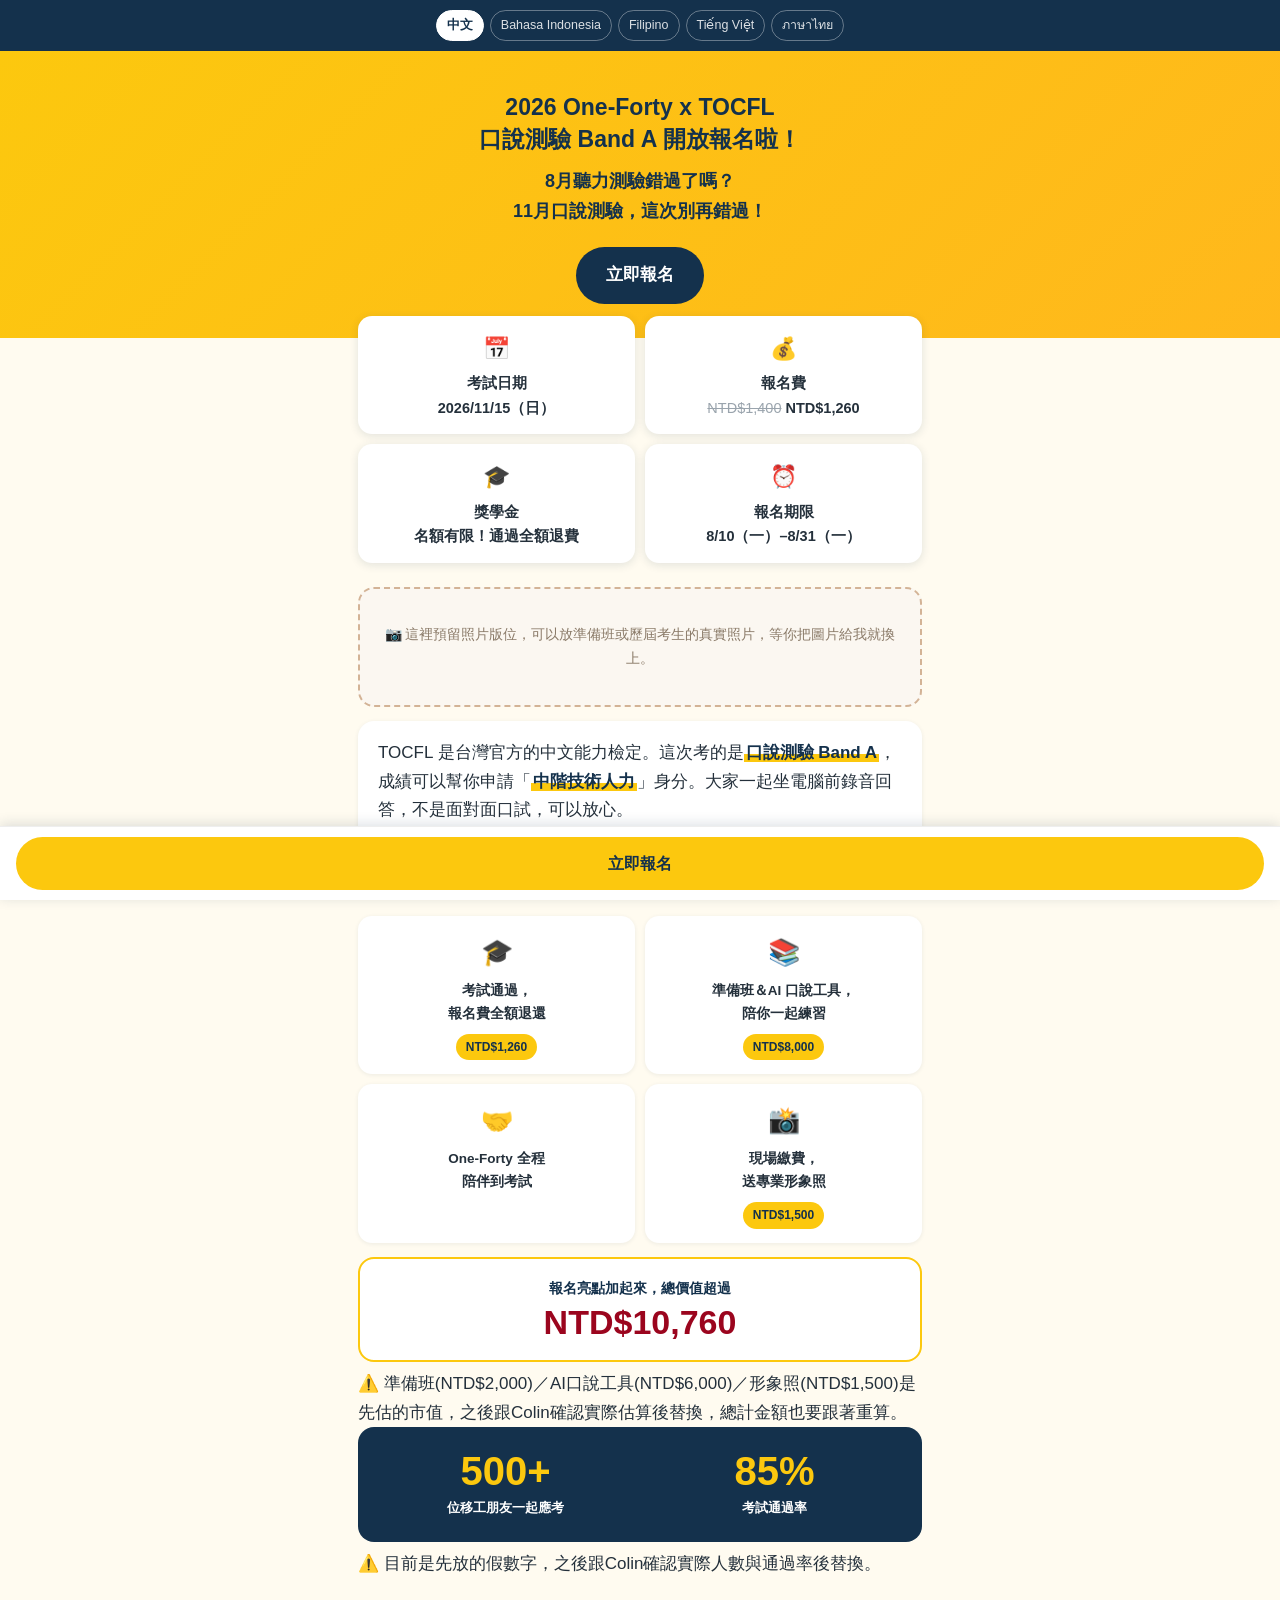
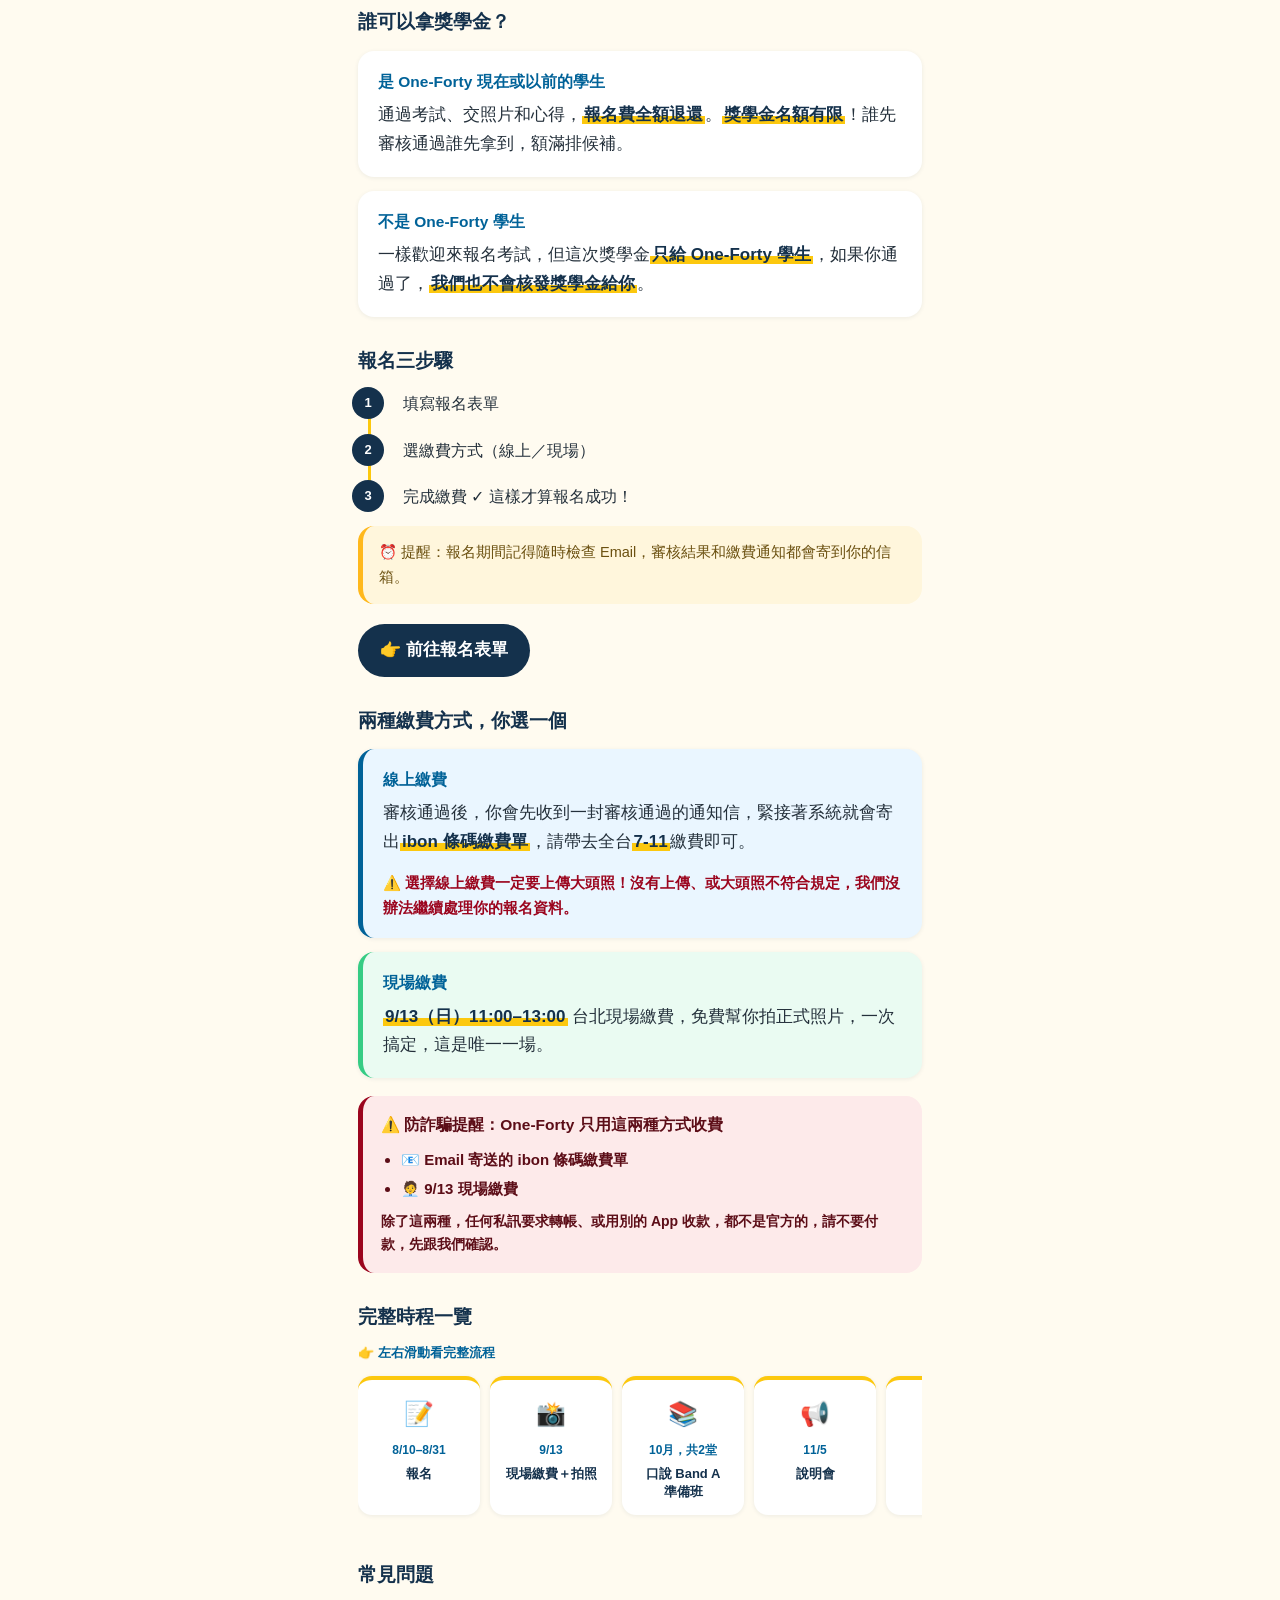
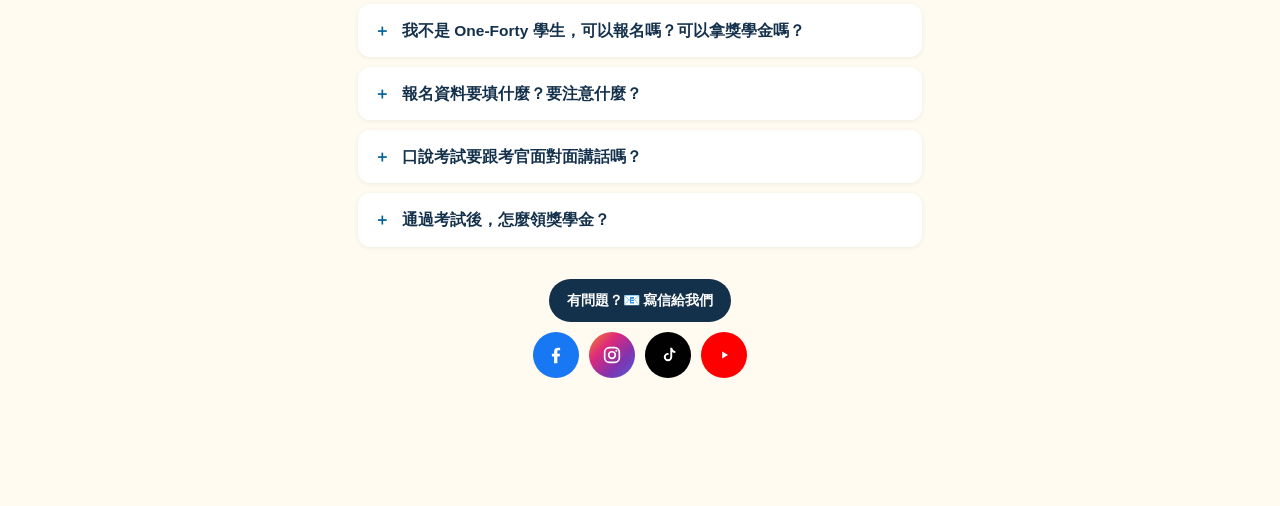
==== index.html @ 92e26902 "Add files via upload" ====
<!DOCTYPE html>
<html lang="zh-Hant">
<head>
<meta charset="UTF-8">
<meta name="viewport" content="width=device-width, initial-scale=1">
<title>One-Forty x TOCFL 口說測驗 Band A</title>
<meta property="og:title" content="One-Forty x TOCFL 口說測驗 Band A">
<meta property="og:description" content="8月聽力測驗錯過了嗎？<br>11月口說測驗，這次別再錯過！">
<link rel="stylesheet" href="style.css">
</head>
<body>
<div class="lang-row">
    <a href="index-zh.html" class="active">中文</a>
    <a href="index-id.html">Bahasa Indonesia</a>
    <a href="index-fil.html">Filipino</a>
    <a href="index-vi.html">Tiếng Việt</a>
    <a href="index-th.html">ภาษาไทย</a>
</div>

<div class="hero">
  <h1>2026 One-Forty x TOCFL<br>口說測驗 Band A 開放報名啦！</h1>
  <p class="tagline">8月聽力測驗錯過了嗎？<br>11月口說測驗，這次別再錯過！</p>
  <a class="btn" href="https://forms.gle/hjFZpdzyFmYTk7HM6" target="_blank" rel="noopener">立即報名</a>
</div>
<main>

<div class="stats">
  <div class="stat"><span class="emoji">📅</span>考試日期<br>2026/11/15（日）</div>
  <div class="stat"><span class="emoji">💰</span>報名費<br><span class="old-price">NTD$1,400</span>NTD$1,260</div>
  <div class="stat"><span class="emoji">🎓</span>獎學金<br>名額有限！通過全額退費</div>
  <div class="stat"><span class="emoji">⏰</span>報名期限<br>8/10（一）–8/31（一）</div>
</div>


<div class="photo-placeholder">📷 這裡預留照片版位，可以放準備班或歷屆考生的真實照片，等你把圖片給我就換上。</div>

<div class="card">
<p>TOCFL 是台灣官方的中文能力檢定。這次考的是<span class="hl">口說測驗 Band A</span>，成績可以幫你申請「<span class="hl">中階技術人力</span>」身分。大家一起坐電腦前錄音回答，不是面對面口試，可以放心。</p>
</div>

<h2>報名亮點</h2>
<div class="hl-grid">
<div class="hl-card"><span class="hl-emoji">🎓</span><p>考試通過，<br>報名費全額退還</p><span class="hl-value">NTD$1,260</span></div>
<div class="hl-card"><span class="hl-emoji">📚</span><p>準備班＆AI 口說工具，<br>陪你一起練習</p><span class="hl-value">NTD$8,000</span></div>
<div class="hl-card"><span class="hl-emoji">🤝</span><p>One-Forty 全程<br>陪伴到考試</p></div>
<div class="hl-card"><span class="hl-emoji">📸</span><p>現場繳費，<br>送專業形象照</p><span class="hl-value">NTD$1,500</span></div>
</div>


<div class="hl-total">
  <span class="ht-label">報名亮點加起來，總價值超過</span>
  <span class="ht-number">NTD$10,760</span>
</div>
<div class="todo">⚠️ 準備班(NTD$2,000)／AI口說工具(NTD$6,000)／形象照(NTD$1,500)是先估的市值，之後跟Colin確認實際估算後替換，總計金額也要跟著重算。</div>


<div class="impact-grid"><div class="impact-item"><span class="impact-number">500+</span><span class="impact-label">位移工朋友一起應考</span></div>
<div class="impact-item"><span class="impact-number">85%</span><span class="impact-label">考試通過率</span></div></div>
<div class="todo">⚠️ 目前是先放的假數字，之後跟Colin確認實際人數與通過率後替換。</div>

<h2>誰可以拿獎學金？</h2>
<div class="card">
<h3>是 One-Forty 現在或以前的學生</h3>
<p>通過考試、交照片和心得，<span class="hl">報名費全額退還</span>。<span class="hl">獎學金名額有限</span>！誰先審核通過誰先拿到，額滿排候補。</p>
</div>
<div class="card">
<h3>不是 One-Forty 學生</h3>
<p>一樣歡迎來報名考試，但這次獎學金<span class="hl">只給 One-Forty 學生</span>，如果你通過了，<span class="hl">我們也不會核發獎學金給你</span>。</p>
</div>

<h2>報名三步驟</h2>
<ol class="timeline">
  <li data-step="1">填寫報名表單</li>
  <li data-step="2">選繳費方式（線上／現場）</li>
  <li data-step="3">完成繳費 ✓ 這樣才算報名成功！</li>
</ol>
<div class="callout">⏰ 提醒：報名期間記得隨時檢查 Email，審核結果和繳費通知都會寄到你的信箱。</div>
<p><a class="btn" href="https://forms.gle/hjFZpdzyFmYTk7HM6" target="_blank" rel="noopener">👉 前往報名表單</a></p>

<h2>兩種繳費方式，你選一個</h2>
<div class="card pay-online">
<h3>線上繳費</h3>
<p>審核通過後，你會先收到一封審核通過的通知信，緊接著系統就會寄出<span class="hl">ibon 條碼繳費單</span>，請帶去全台<span class="hl">7-11</span>繳費即可。</p>
<p class="note">⚠️ 選擇線上繳費一定要上傳大頭照！沒有上傳、或大頭照不符合規定，我們沒辦法繼續處理你的報名資料。</p>
</div>
<div class="card pay-onsite">
<h3>現場繳費</h3>
<p><span class="hl">9/13（日）11:00–13:00</span> 台北現場繳費，免費幫你拍正式照片，一次搞定，這是唯一一場。</p>
</div>


<div class="warning">
<p class="warning-title">⚠️ 防詐騙提醒：One-Forty 只用這兩種方式收費</p>
<ul><li>📧 Email 寄送的 ibon 條碼繳費單</li>
<li>🧑‍💼 9/13 現場繳費</li></ul>
<p class="warning-foot">除了這兩種，任何私訊要求轉帳、或用別的 App 收款，都不是官方的，請不要付款，先跟我們確認。</p>
</div>


<h2>完整時程一覽</h2>
<p class="scroll-hint">👉 左右滑動看完整流程</p>
<div class="journey-scroll">
<div class="journey-item"><span class="je">📝</span><span class="jd">8/10–8/31</span><span class="jt">報名</span></div>
<div class="journey-item"><span class="je">📸</span><span class="jd">9/13</span><span class="jt">現場繳費＋拍照</span></div>
<div class="journey-item"><span class="je">📚</span><span class="jd">10月，共2堂</span><span class="jt">口說 Band A<br>準備班</span></div>
<div class="journey-item"><span class="je">📢</span><span class="jd">11/5</span><span class="jt">說明會</span></div>
<div class="journey-item"><span class="je">✍️</span><span class="jd">11/15</span><span class="jt">考試日</span></div>
<div class="journey-item"><span class="je">🎓</span><span class="jd">放榜後</span><span class="jt">獎學金申請</span></div>
<div class="journey-item"><span class="je">💰</span><span class="jd">隔年1月</span><span class="jt">獎學金核發</span></div>
</div>

<h2>常見問題</h2>
<details class="faq"><summary>我不是 One-Forty 學生，可以報名嗎？可以拿獎學金嗎？</summary><p>可以報名！這場考試開放給全台灣的移工朋友。但獎學金只給 One-Forty 現在或以前的學生。</p></details>
<details class="faq"><summary>報名資料要填什麼？要注意什麼？</summary><p>姓名和生日一定要跟護照／居留證一模一樣！填錯會不能考試。</p></details>
<details class="faq"><summary>口說考試要跟考官面對面講話嗎？</summary><p>不用，跟聽力測驗一樣，是大家一起坐電腦前錄音回答，不是面試，可以放心。</p></details>
<details class="faq"><summary>通過考試後，怎麼領獎學金？</summary><p>填一份獎學金申請表（附照片和考試心得），確認資格後隔年1月入帳。</p></details>

<footer class="site-footer">



<div class="contact-row">
  <a class="contact-btn" href="mailto:colin@one-forty.org">有問題？📧 寫信給我們</a>
</div>

<div class="social-row">
<a class="social-icon" style="background:#1877F2" href="#" target="_blank" rel="noopener" aria-label="Facebook"><svg viewBox="0 0 24 24"><path fill="#fff" d="M13.5 21v-7.5H16l.4-3h-2.9V8.4c0-.87.24-1.46 1.49-1.46H16.5V4.3C16.2 4.26 15.19 4.17 14 4.17c-2.44 0-4.11 1.49-4.11 4.22v2.11H7.5v3H9.9V21h3.6z"/></svg></a>
<a class="social-icon" style="background:linear-gradient(135deg,#F58529,#DD2A7B,#8134AF,#515BD4)" href="#" target="_blank" rel="noopener" aria-label="Instagram"><svg viewBox="0 0 24 24"><rect x="4" y="4" width="16" height="16" rx="5" fill="none" stroke="#fff" stroke-width="1.8"/><circle cx="12" cy="12" r="3.6" fill="none" stroke="#fff" stroke-width="1.8"/><circle cx="16.7" cy="7.3" r="1.1" fill="#fff"/></svg></a>
<a class="social-icon" style="background:#010101" href="#" target="_blank" rel="noopener" aria-label="TikTok"><svg viewBox="0 0 24 24"><path fill="#fff" d="M14.5 4h2.1c.15 1.9 1.5 3.4 3.4 3.7v2.1c-1.25-.02-2.44-.42-3.4-1.1v5.6a4.6 4.6 0 1 1-4.6-4.6c.2 0 .4.01.6.04v2.14a2.46 2.46 0 1 0 1.9 2.4V4z"/></svg></a>
<a class="social-icon" style="background:#FF0000" href="#" target="_blank" rel="noopener" aria-label="YouTube"><svg viewBox="0 0 24 24"><path fill="#fff" d="M10 8.3l6.4 3.7-6.4 3.7V8.3z"/></svg></a>
</div>

</footer>
</main>

<div class="sticky-cta">
  <a href="https://forms.gle/hjFZpdzyFmYTk7HM6" target="_blank" rel="noopener">立即報名</a>
</div>
</body>
</html>
---- style.css ----
:root {
  --of-inspiring: #FCC80E;
  --of-reflection: #14314C;
  --of-empathy: #9B051E;
  --of-diversity: #006298;
  --of-enthusiasm: #FFB81C;
  --of-flexibility: #36CC84;
  --bg: #FFFBF0;
  --text: #24303B;
  --card-bg: #FFFFFF;
  --radius: 16px;
}
* { box-sizing: border-box; }
html { scroll-behavior: smooth; }
body {
  margin: 0;
  font-family: -apple-system, BlinkMacSystemFont, "Noto Sans TC", "Noto Sans", "PingFang TC", "Microsoft JhengHei", sans-serif;
  background: var(--bg);
  color: var(--text);
  line-height: 1.7;
  font-size: 17px;
  padding-bottom: 78px; /* room for sticky CTA */
}
a { color: var(--of-diversity); }
.lang-row {
  display: flex;
  gap: 6px;
  flex-wrap: wrap;
  justify-content: center;
  padding: 10px 14px;
  background: var(--of-reflection);
}
.lang-row a, .lang-row span {
  font-size: 12.5px;
  padding: 4px 10px;
  border-radius: 999px;
  text-decoration: none;
  border: 1px solid rgba(255,255,255,.35);
  color: rgba(255,255,255,.85);
}
.lang-row .active {
  background: #fff;
  color: var(--of-reflection);
  font-weight: 700;
  border-color: #fff;
}
main { max-width: 600px; margin: 0 auto; padding: 0 18px 30px; }

.hero {
  background: linear-gradient(135deg, var(--of-inspiring), var(--of-enthusiasm));
  color: var(--of-reflection);
  padding: 40px 22px 34px;
  text-align: center;
}
.hero h1 { margin: 0 0 10px; font-size: 23px; line-height: 1.4; }
.hero p.tagline { margin: 0 0 20px; font-size: 18px; font-weight: 700; }
.hero .btn { font-size: 17px; padding: 14px 30px; }

.stats {
  display: grid;
  grid-template-columns: 1fr 1fr;
  gap: 10px;
  margin: -22px 0 24px;
}
.stat {
  background: var(--card-bg);
  border-radius: 14px;
  padding: 14px 12px;
  text-align: center;
  box-shadow: 0 2px 10px rgba(20,49,76,.12);
  font-size: 14.5px;
  font-weight: 600;
}
.stat .emoji { font-size: 22px; display: block; margin-bottom: 4px; }
.stat .old-price { text-decoration: line-through; color: #9aa4ad; font-weight: 500; margin-right: 4px; }

h2 { font-size: 19px; color: var(--of-reflection); margin: 28px 0 12px; }
p { margin: 0 0 14px; }

.card {
  background: var(--card-bg);
  border-radius: var(--radius);
  padding: 18px 20px;
  margin-bottom: 14px;
  box-shadow: 0 1px 4px rgba(20,49,76,.08);
}
.card h3 { margin: 0 0 6px; font-size: 15.5px; color: var(--of-diversity); }
.card p:last-child { margin-bottom: 0; }

.hl {
  background: linear-gradient(180deg, transparent 58%, var(--of-inspiring) 58%);
  font-weight: 700;
  color: var(--of-reflection);
  padding: 0 2px;
  white-space: nowrap;
}

.card.pay-online { background: #EAF6FF; border-left: 5px solid var(--of-diversity); }
.card.pay-onsite { background: #EAFBF2; border-left: 5px solid var(--of-flexibility); }
.card .note {
  margin-top: 10px;
  margin-bottom: 0;
  font-weight: 700;
  color: var(--of-empathy);
  font-size: 14.5px;
}

.callout {
  border-radius: var(--radius);
  padding: 14px 16px;
  margin: 14px 0 20px;
  background: #FFF6DC;
  border-left: 5px solid var(--of-enthusiasm);
  font-size: 14.5px;
  color: #6b5010;
}

.step-link { font-weight: 700; text-decoration: underline; }

.photo-placeholder {
  border: 2px dashed #D3B396;
  border-radius: var(--radius);
  padding: 34px 16px;
  text-align: center;
  color: #8a7a68;
  font-size: 14px;
  margin-bottom: 14px;
  background: #FBF7F1;
}

.hl-grid {
  display: grid;
  grid-template-columns: 1fr 1fr;
  gap: 10px;
  margin-bottom: 14px;
}
.hl-card {
  background: var(--card-bg);
  border-radius: 14px;
  padding: 14px 12px;
  text-align: center;
  box-shadow: 0 1px 4px rgba(20,49,76,.08);
  font-size: 13.5px;
  font-weight: 600;
}
.hl-card p { margin: 0; }
.hl-emoji { font-size: 26px; display: block; margin-bottom: 6px; }
.hl-value {
  display: inline-block;
  margin-top: 8px;
  background: var(--of-inspiring);
  color: var(--of-reflection);
  font-size: 12px;
  font-weight: 800;
  padding: 3px 10px;
  border-radius: 999px;
}
.hl-total {
  background: #fff;
  border: 2px solid var(--of-inspiring);
  border-radius: var(--radius);
  padding: 18px;
  text-align: center;
  margin-bottom: 8px;
}
.hl-total .ht-label { display: block; color: var(--of-reflection); font-size: 14px; font-weight: 600; margin-bottom: 4px; }
.hl-total .ht-number { display: block; color: var(--of-empathy); font-size: 34px; font-weight: 800; line-height: 1.1; }

.impact-grid {
  background: var(--of-reflection);
  border-radius: var(--radius);
  padding: 22px 16px;
  margin-bottom: 8px;
  display: grid;
  grid-template-columns: 1fr 1fr;
  gap: 6px;
}
.impact-item { text-align: center; }
.impact-number {
  display: block;
  color: var(--of-inspiring);
  font-size: 40px;
  font-weight: 800;
  line-height: 1.1;
}
.impact-label {
  display: block;
  color: #fff;
  font-size: 13px;
  font-weight: 600;
  margin-top: 4px;
}

.value-list {
  background: var(--card-bg);
  border-radius: var(--radius);
  padding: 16px 20px;
  margin-bottom: 10px;
  box-shadow: 0 1px 4px rgba(20,49,76,.08);
}
.value-row {
  display: flex;
  justify-content: space-between;
  align-items: center;
  padding: 9px 0;
  border-bottom: 1px dashed #eee;
  font-size: 14.5px;
}
.value-row:last-child { border-bottom: none; }
.value-row .vname { font-weight: 600; }
.value-row .vprice { font-weight: 700; color: var(--of-diversity); white-space: nowrap; margin-left: 10px; }
.value-total {
  background: var(--of-reflection);
  border-radius: var(--radius);
  padding: 22px;
  text-align: center;
  margin-bottom: 8px;
}
.value-total .vt-label { display: block; color: #fff; font-size: 14px; font-weight: 600; margin-bottom: 4px; }
.value-total .vt-number { display: block; color: var(--of-inspiring); font-size: 40px; font-weight: 800; line-height: 1.1; }

.warning .warning-title { margin: 0 0 8px; font-size: 15.5px; }
.warning ul { margin: 0 0 8px; padding-left: 20px; }
.warning ul li { margin-bottom: 4px; font-weight: 700; }
.warning .warning-foot { margin: 0; font-weight: 600; font-size: 14px; }

.journey-scroll {
  display: flex;
  gap: 10px;
  overflow-x: auto;
  padding: 4px 2px 16px;
  margin-bottom: 4px;
  scroll-snap-type: x mandatory;
  -webkit-overflow-scrolling: touch;
}
.journey-item {
  flex: 0 0 auto;
  width: 122px;
  scroll-snap-align: start;
  background: var(--card-bg);
  border-radius: 14px;
  padding: 14px 10px;
  box-shadow: 0 1px 4px rgba(20,49,76,.08);
  text-align: center;
  border-top: 4px solid var(--of-inspiring);
}
.journey-item .je { font-size: 24px; display: block; margin-bottom: 6px; }
.journey-item .jd { font-size: 12px; font-weight: 700; color: var(--of-diversity); margin-bottom: 4px; display: block; }
.journey-item .jt { font-size: 13px; font-weight: 700; color: var(--of-reflection); line-height: 1.4; display: block; }

.scroll-hint {
  font-size: 13px;
  color: var(--of-diversity);
  font-weight: 700;
  margin: -4px 0 8px;
}

.contact-row {
  display: flex;
  justify-content: center;
  margin-top: 12px;
}
.social-row {
  display: flex;
  gap: 10px;
  justify-content: center;
  align-items: center;
  margin-top: 10px;
  flex-wrap: nowrap;
}
.contact-btn {
  display: inline-flex;
  align-items: center;
  gap: 6px;
  background: var(--of-reflection);
  color: #fff !important;
  text-decoration: none;
  padding: 10px 18px;
  border-radius: 999px;
  font-weight: 700;
  font-size: 14px;
}
.social-icon {
  display: flex;
  align-items: center;
  justify-content: center;
  width: 46px;
  height: 46px;
  border-radius: 50%;
  text-decoration: none;
}
.social-icon svg { width: 22px; height: 22px; }

.warning {
  border-radius: var(--radius);
  padding: 16px 18px;
  margin: 18px 0;
  background: #FDEAEA;
  border-left: 5px solid var(--of-empathy);
  color: #5c0d17;
  font-weight: 600;
  font-size: 15px;
}

.btn {
  display: inline-block;
  background: var(--of-reflection);
  color: #fff !important;
  text-decoration: none;
  padding: 12px 22px;
  border-radius: 999px;
  font-weight: 700;
  text-align: center;
}

.timeline { list-style: none; padding: 0; margin: 0 0 16px; }
.timeline li {
  position: relative;
  padding: 2px 0 18px 32px;
  border-left: 3px solid var(--of-inspiring);
  margin-left: 10px;
  font-size: 15.5px;
}
.timeline li:last-child { border-left-color: transparent; padding-bottom: 0; }
.timeline li::before {
  content: attr(data-step);
  position: absolute;
  left: -19px;
  top: -2px;
  width: 32px;
  height: 32px;
  border-radius: 50%;
  background: var(--of-reflection);
  color: #fff;
  font-weight: 700;
  font-size: 13px;
  display: flex;
  align-items: center;
  justify-content: center;
}

details.faq {
  background: var(--card-bg);
  border-radius: 12px;
  margin-bottom: 10px;
  padding: 2px 16px;
  box-shadow: 0 1px 4px rgba(20,49,76,.08);
}
details.faq summary {
  cursor: pointer;
  font-weight: 700;
  padding: 13px 0;
  color: var(--of-reflection);
  list-style: none;
  font-size: 15.5px;
  display: flex;
  align-items: flex-start;
  gap: 10px;
  line-height: 1.5;
}
details.faq summary::-webkit-details-marker { display: none; }
details.faq summary::before {
  content: "＋";
  color: var(--of-diversity);
  flex-shrink: 0;
  width: 18px;
}
details.faq[open] summary::before { content: "－"; }
details.faq p { padding-bottom: 13px; padding-left: 28px; font-size: 15px; }

footer.site-footer {
  text-align: center;
  padding: 10px 20px 20px;
  font-size: 14px;
  color: var(--of-reflection);
}
footer.site-footer a { color: var(--of-empathy); font-weight: 600; }

.sticky-cta {
  position: fixed;
  left: 0; right: 0; bottom: 0;
  background: #fff;
  border-top: 1px solid #eee;
  padding: 10px 16px;
  box-shadow: 0 -2px 12px rgba(20,49,76,.15);
  z-index: 100;
}
.sticky-cta a {
  display: block;
  background: var(--of-inspiring);
  color: var(--of-reflection) !important;
  text-align: center;
  padding: 13px;
  border-radius: 999px;
  font-weight: 700;
  text-decoration: none;
  font-size: 16px;
}

@media (max-width: 380px) {
  .hero h1 { font-size: 20px; }
  .stat { font-size: 13.5px; }
}
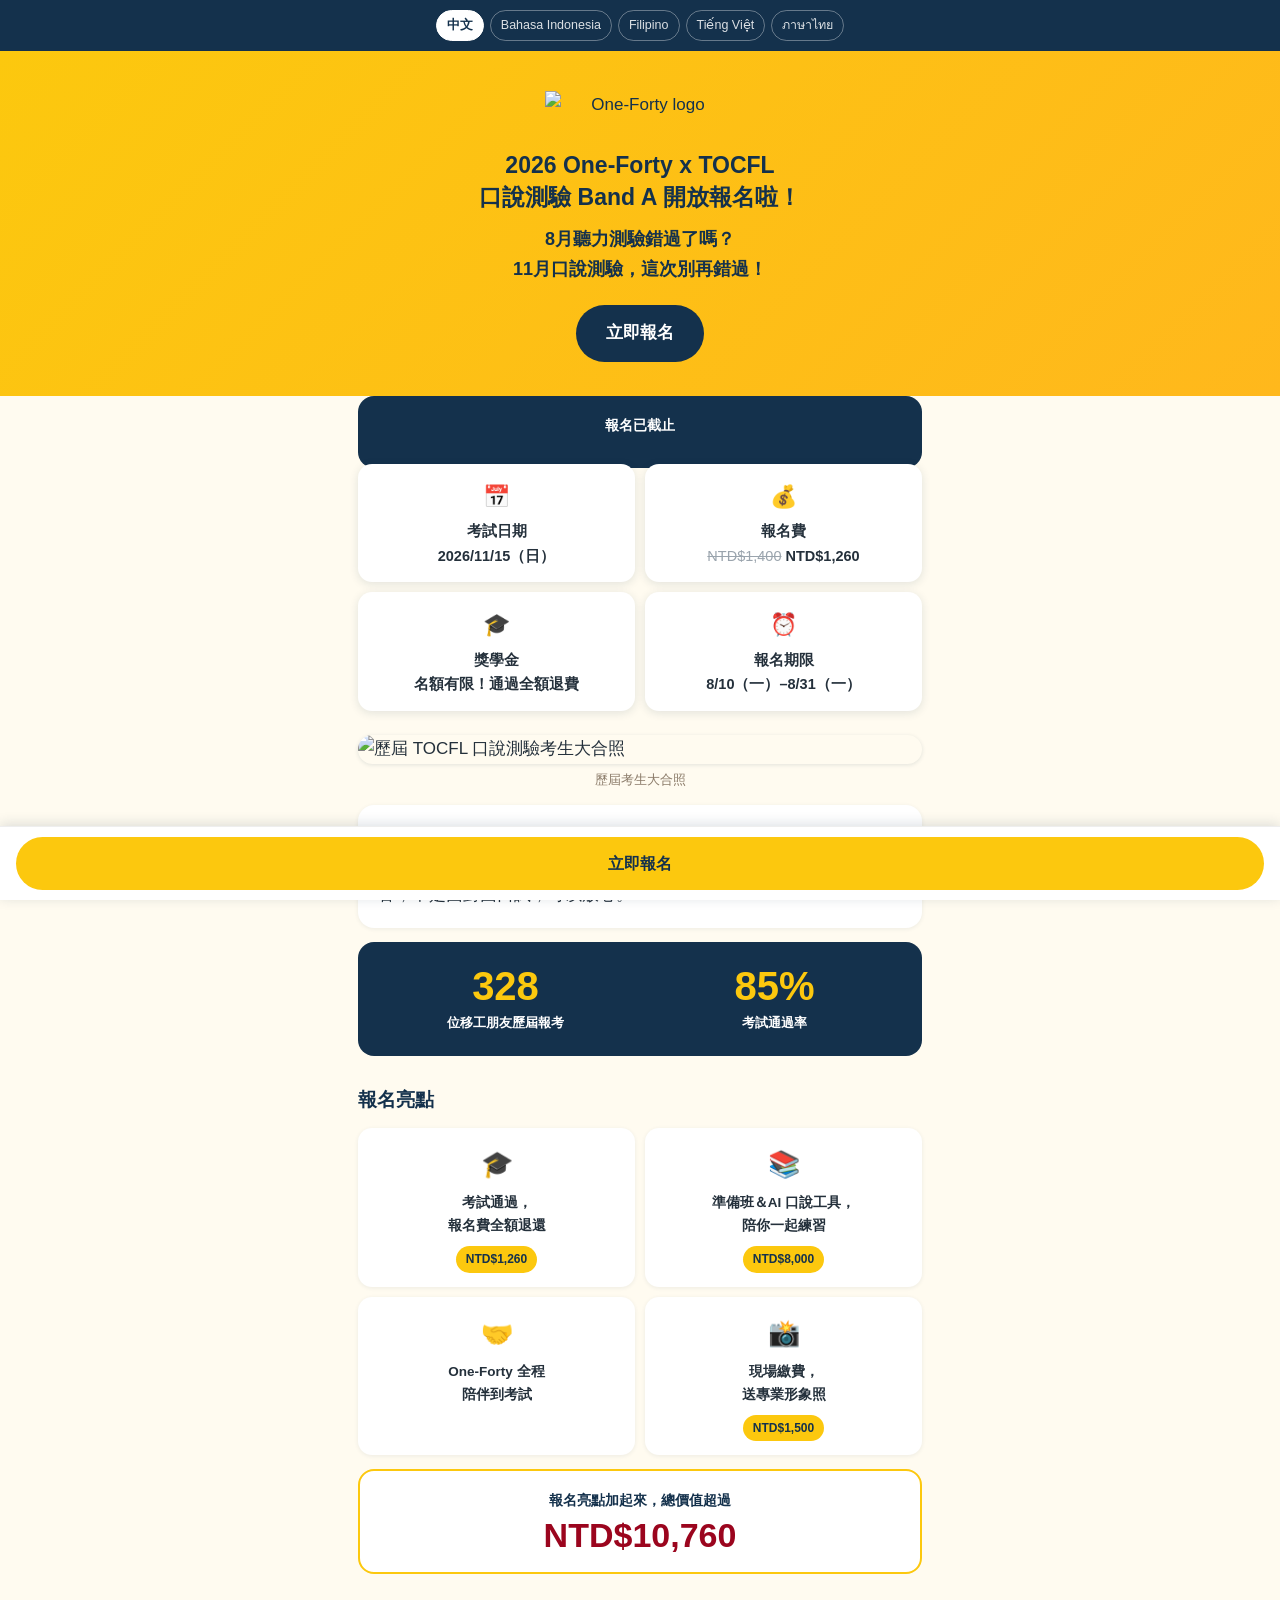
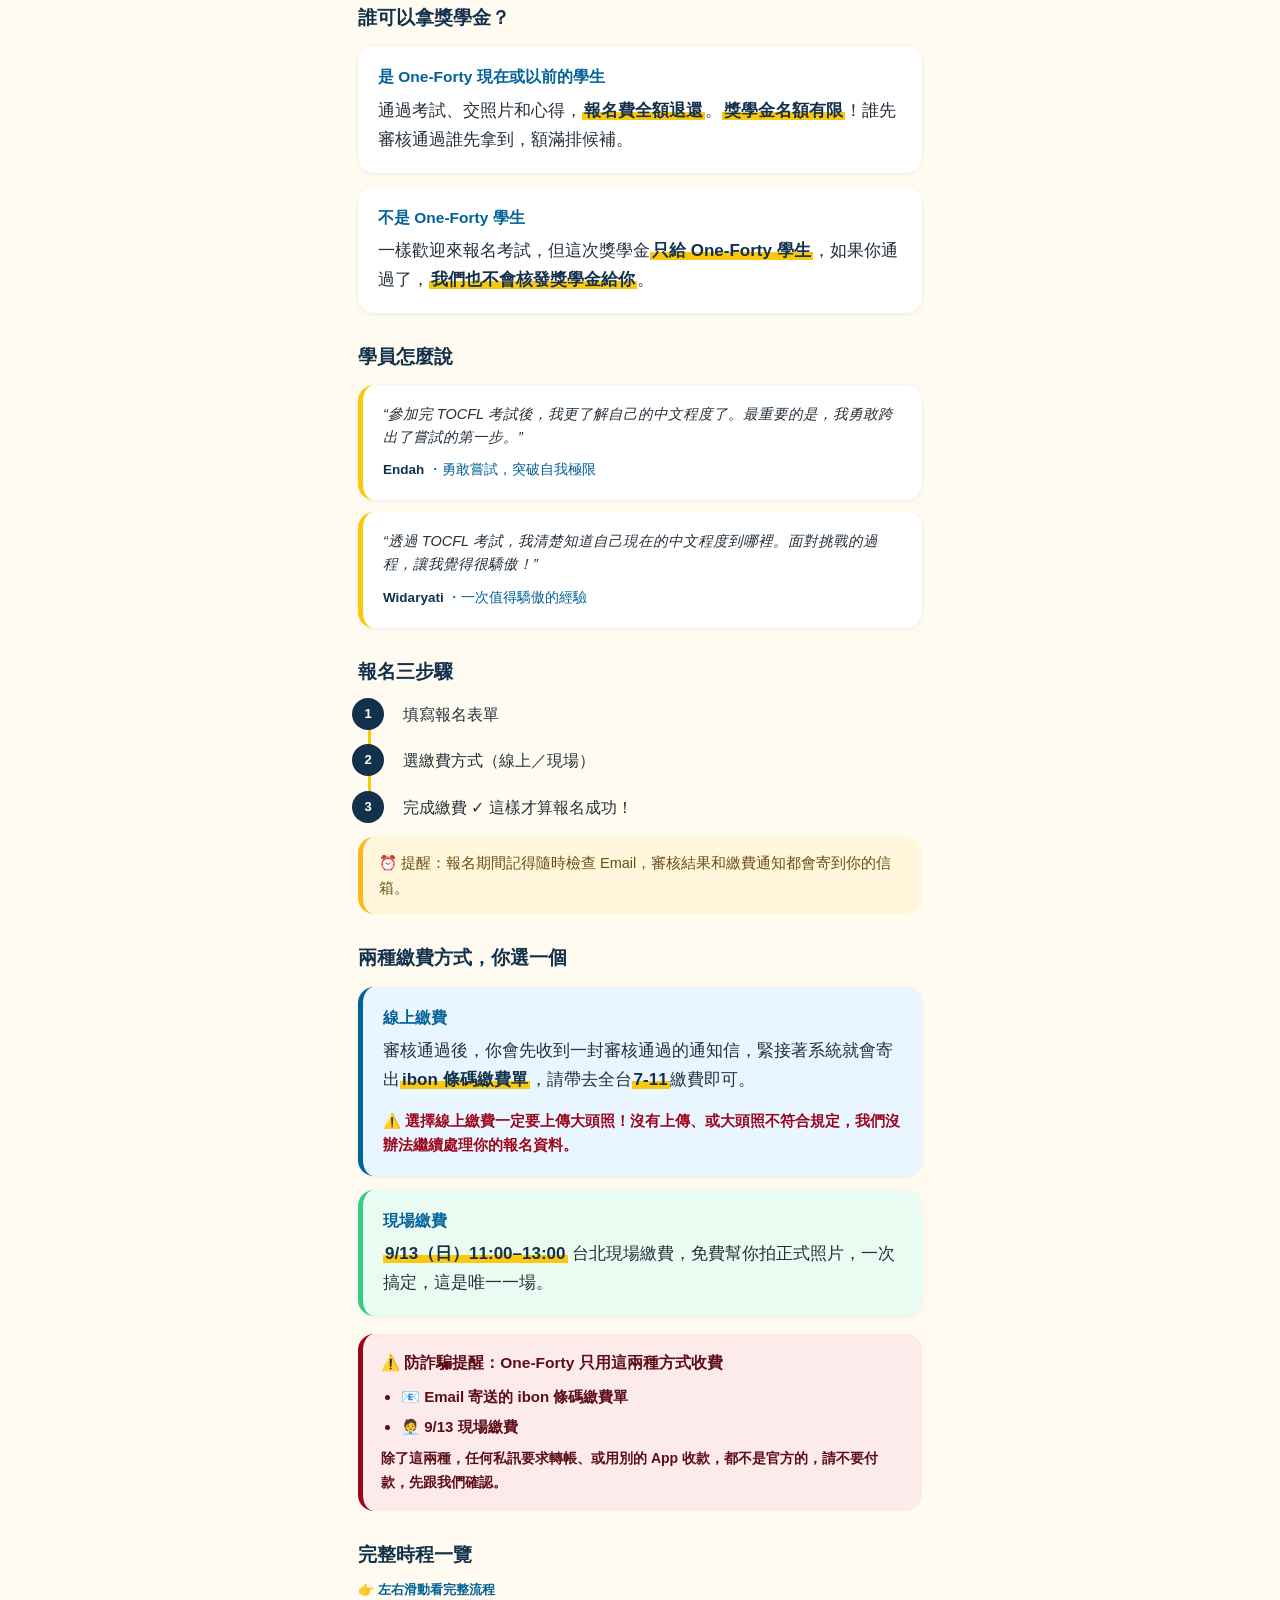
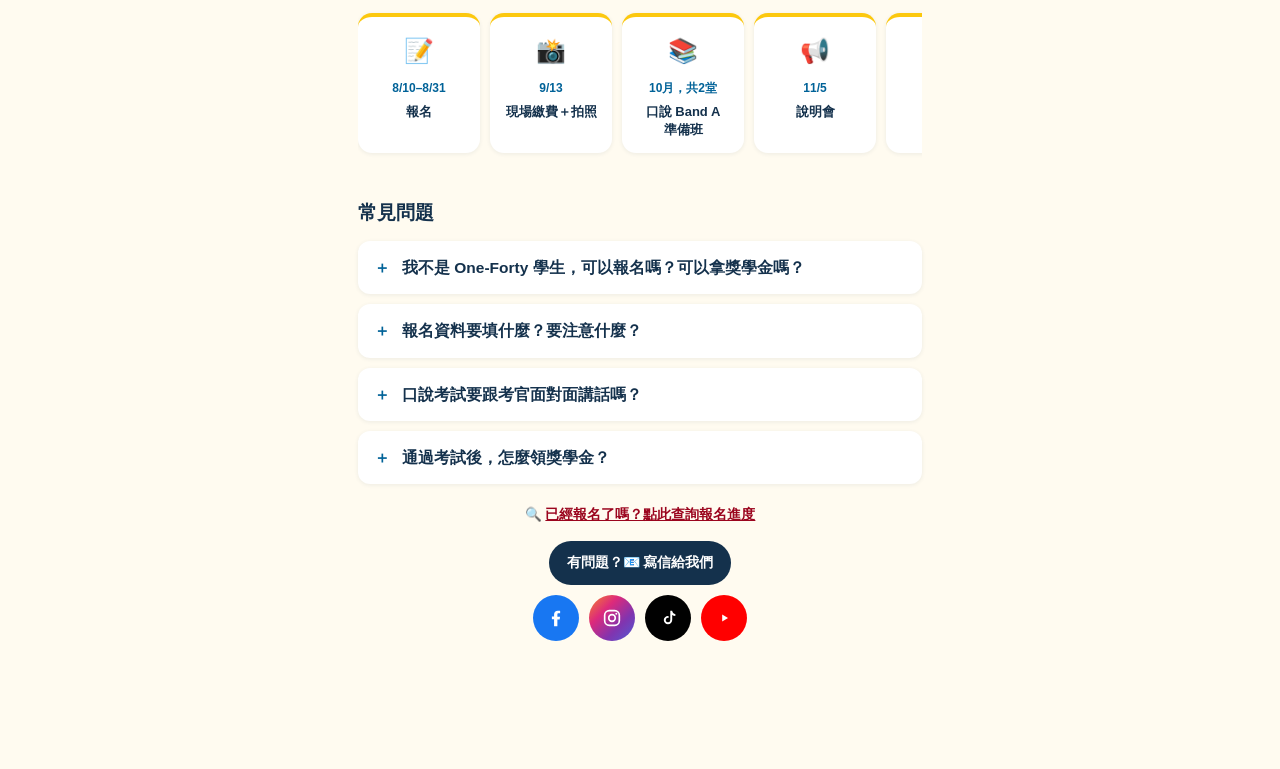
==== commit 0c348e10: "Add files via upload" ====
--- a/index.html
+++ b/index.html
@@ -18,11 +18,23 @@
 </div>
 
 <div class="hero">
+  <img class="hero-logo" src="assets/logo.png" alt="One-Forty logo">
   <h1>2026 One-Forty x TOCFL<br>口說測驗 Band A 開放報名啦！</h1>
   <p class="tagline">8月聽力測驗錯過了嗎？<br>11月口說測驗，這次別再錯過！</p>
   <a class="btn" href="https://forms.gle/hjFZpdzyFmYTk7HM6" target="_blank" rel="noopener">立即報名</a>
 </div>
 <main>
+
+<div id="countdown-box" class="countdown" data-ended-label="報名已截止">
+  <span class="countdown-label">距離報名截止還有</span>
+  <div class="countdown-grid">
+    <div class="countdown-item"><span class="countdown-num" id="cd-days">0</span><span class="countdown-unit">天</span></div>
+    <div class="countdown-item"><span class="countdown-num" id="cd-hours">00</span><span class="countdown-unit">時</span></div>
+    <div class="countdown-item"><span class="countdown-num" id="cd-mins">00</span><span class="countdown-unit">分</span></div>
+    <div class="countdown-item"><span class="countdown-num" id="cd-secs">00</span><span class="countdown-unit">秒</span></div>
+  </div>
+</div>
+
 
 <div class="stats">
   <div class="stat"><span class="emoji">📅</span>考試日期<br>2026/11/15（日）</div>
@@ -32,11 +44,17 @@
 </div>
 
 
-<div class="photo-placeholder">📷 這裡預留照片版位，可以放準備班或歷屆考生的真實照片，等你把圖片給我就換上。</div>
+<img class="hero-photo" src="assets/group-photo.png" alt="歷屆 TOCFL 口說測驗考生大合照">
+<p class="hero-photo-caption">歷屆考生大合照</p>
 
 <div class="card">
 <p>TOCFL 是台灣官方的中文能力檢定。這次考的是<span class="hl">口說測驗 Band A</span>，成績可以幫你申請「<span class="hl">中階技術人力</span>」身分。大家一起坐電腦前錄音回答，不是面對面口試，可以放心。</p>
 </div>
+
+<div class="impact-grid"><div class="impact-item"><span class="impact-number">328</span><span class="impact-label">位移工朋友歷屆報考</span></div>
+<div class="impact-item"><span class="impact-number">85%</span><span class="impact-label">考試通過率</span></div></div>
+
+
 
 <h2>報名亮點</h2>
 <div class="hl-grid">
@@ -51,12 +69,7 @@
   <span class="ht-label">報名亮點加起來，總價值超過</span>
   <span class="ht-number">NTD$10,760</span>
 </div>
-<div class="todo">⚠️ 準備班(NTD$2,000)／AI口說工具(NTD$6,000)／形象照(NTD$1,500)是先估的市值，之後跟Colin確認實際估算後替換，總計金額也要跟著重算。</div>
 
-
-<div class="impact-grid"><div class="impact-item"><span class="impact-number">500+</span><span class="impact-label">位移工朋友一起應考</span></div>
-<div class="impact-item"><span class="impact-number">85%</span><span class="impact-label">考試通過率</span></div></div>
-<div class="todo">⚠️ 目前是先放的假數字，之後跟Colin確認實際人數與通過率後替換。</div>
 
 <h2>誰可以拿獎學金？</h2>
 <div class="card">
@@ -68,6 +81,12 @@
 <p>一樣歡迎來報名考試，但這次獎學金<span class="hl">只給 One-Forty 學生</span>，如果你通過了，<span class="hl">我們也不會核發獎學金給你</span>。</p>
 </div>
 
+<h2>學員怎麼說</h2>
+<div class="testimonial-grid">
+<div class="testimonial-card"><p class="tq">參加完 TOCFL 考試後，我更了解自己的中文程度了。最重要的是，我勇敢跨出了嘗試的第一步。</p><p class="tn">Endah <span>・勇敢嘗試，突破自我極限</span></p></div>
+<div class="testimonial-card"><p class="tq">透過 TOCFL 考試，我清楚知道自己現在的中文程度到哪裡。面對挑戰的過程，讓我覺得很驕傲！</p><p class="tn">Widaryati <span>・一次值得驕傲的經驗</span></p></div>
+</div>
+
 <h2>報名三步驟</h2>
 <ol class="timeline">
   <li data-step="1">填寫報名表單</li>
@@ -75,7 +94,6 @@
   <li data-step="3">完成繳費 ✓ 這樣才算報名成功！</li>
 </ol>
 <div class="callout">⏰ 提醒：報名期間記得隨時檢查 Email，審核結果和繳費通知都會寄到你的信箱。</div>
-<p><a class="btn" href="https://forms.gle/hjFZpdzyFmYTk7HM6" target="_blank" rel="noopener">👉 前往報名表單</a></p>
 
 <h2>兩種繳費方式，你選一個</h2>
 <div class="card pay-online">
@@ -116,6 +134,7 @@
 <details class="faq"><summary>通過考試後，怎麼領獎學金？</summary><p>填一份獎學金申請表（附照片和考試心得），確認資格後隔年1月入帳。</p></details>
 
 <footer class="site-footer">
+<p class="query-link">🔍 <a href="https://bit.ly/TOCFL-Speaking-2026" target="_blank" rel="noopener">已經報名了嗎？點此查詢報名進度</a></p>
 
 
 
@@ -136,5 +155,32 @@
 <div class="sticky-cta">
   <a href="https://forms.gle/hjFZpdzyFmYTk7HM6" target="_blank" rel="noopener">立即報名</a>
 </div>
+<script>
+(function () {
+  var el = document.getElementById('countdown-box');
+  if (!el) return;
+  var target = new Date("2026-08-31T23:59:59+08:00").getTime();
+  function pad(n) { return String(n).padStart(2, '0'); }
+  function tick() {
+    var diff = target - new Date().getTime();
+    if (diff <= 0) {
+      var label = el.getAttribute('data-ended-label') || '';
+      el.innerHTML = '<span class="countdown-label"></span>';
+      el.querySelector('.countdown-label').textContent = label;
+      return;
+    }
+    var d = Math.floor(diff / 86400000);
+    var h = Math.floor((diff % 86400000) / 3600000);
+    var m = Math.floor((diff % 3600000) / 60000);
+    var s = Math.floor((diff % 60000) / 1000);
+    document.getElementById('cd-days').textContent = d;
+    document.getElementById('cd-hours').textContent = pad(h);
+    document.getElementById('cd-mins').textContent = pad(m);
+    document.getElementById('cd-secs').textContent = pad(s);
+  }
+  tick();
+  setInterval(tick, 1000);
+})();
+</script>
 </body>
 </html>
--- a/style.css
+++ b/style.css
@@ -56,6 +56,49 @@
 .hero h1 { margin: 0 0 10px; font-size: 23px; line-height: 1.4; }
 .hero p.tagline { margin: 0 0 20px; font-size: 18px; font-weight: 700; }
 .hero .btn { font-size: 17px; padding: 14px 30px; }
+.logo-placeholder {
+  width: 64px;
+  height: 64px;
+  margin: 0 auto 14px;
+  border: 2px dashed rgba(20,49,76,.35);
+  border-radius: 50%;
+  display: flex;
+  align-items: center;
+  justify-content: center;
+  font-size: 10.5px;
+  font-weight: 700;
+  color: var(--of-reflection);
+  background: rgba(255,255,255,.45);
+  line-height: 1.3;
+}
+.hero-logo { height: 44px; width: auto; max-width: 190px; margin: 0 auto 14px; display: block; object-fit: contain; }
+
+.countdown {
+  background: var(--of-reflection);
+  border-radius: var(--radius);
+  padding: 18px 12px;
+  margin-bottom: 18px;
+  text-align: center;
+}
+.countdown-label { color: #fff; font-size: 14px; font-weight: 700; margin-bottom: 12px; display: block; }
+.countdown-grid { display: flex; justify-content: center; gap: 8px; }
+.countdown-item { background: rgba(255,255,255,.1); border-radius: 10px; padding: 8px 4px; flex: 1; max-width: 70px; }
+.countdown-num { display: block; font-size: 26px; font-weight: 800; color: var(--of-inspiring); font-variant-numeric: tabular-nums; line-height: 1; }
+.countdown-unit { display: block; font-size: 10.5px; color: #fff; margin-top: 4px; }
+
+.testimonial-grid { display: grid; gap: 12px; margin-bottom: 14px; }
+.testimonial-card {
+  background: var(--card-bg);
+  border-radius: var(--radius);
+  padding: 18px 20px;
+  box-shadow: 0 1px 4px rgba(20,49,76,.08);
+  border-left: 5px solid var(--of-inspiring);
+}
+.testimonial-card .tq { font-size: 14.5px; font-style: italic; color: var(--text); margin: 0 0 10px; line-height: 1.6; }
+.testimonial-card .tq::before { content: "“"; }
+.testimonial-card .tq::after { content: "”"; }
+.testimonial-card .tn { font-size: 13.5px; font-weight: 700; color: var(--of-reflection); margin: 0; }
+.testimonial-card .tn span { font-weight: 500; color: var(--of-diversity); }
 
 .stats {
   display: grid;
@@ -127,6 +170,21 @@
   font-size: 14px;
   margin-bottom: 14px;
   background: #FBF7F1;
+}
+
+.hero-photo {
+  width: 100%;
+  height: auto;
+  display: block;
+  border-radius: var(--radius);
+  margin-bottom: 6px;
+  box-shadow: 0 1px 4px rgba(20,49,76,.12);
+}
+.hero-photo-caption {
+  text-align: center;
+  font-size: 12.5px;
+  color: #8a7a68;
+  margin: 0 0 14px;
 }
 
 .hl-grid {
@@ -280,6 +338,16 @@
   border-radius: 999px;
   font-weight: 700;
   font-size: 14px;
+}
+.query-link {
+  text-align: center;
+  font-size: 13.5px;
+  margin: 0 0 14px;
+}
+.query-link a {
+  color: var(--of-diversity);
+  font-weight: 600;
+  text-decoration: underline;
 }
 .social-icon {
   display: flex;
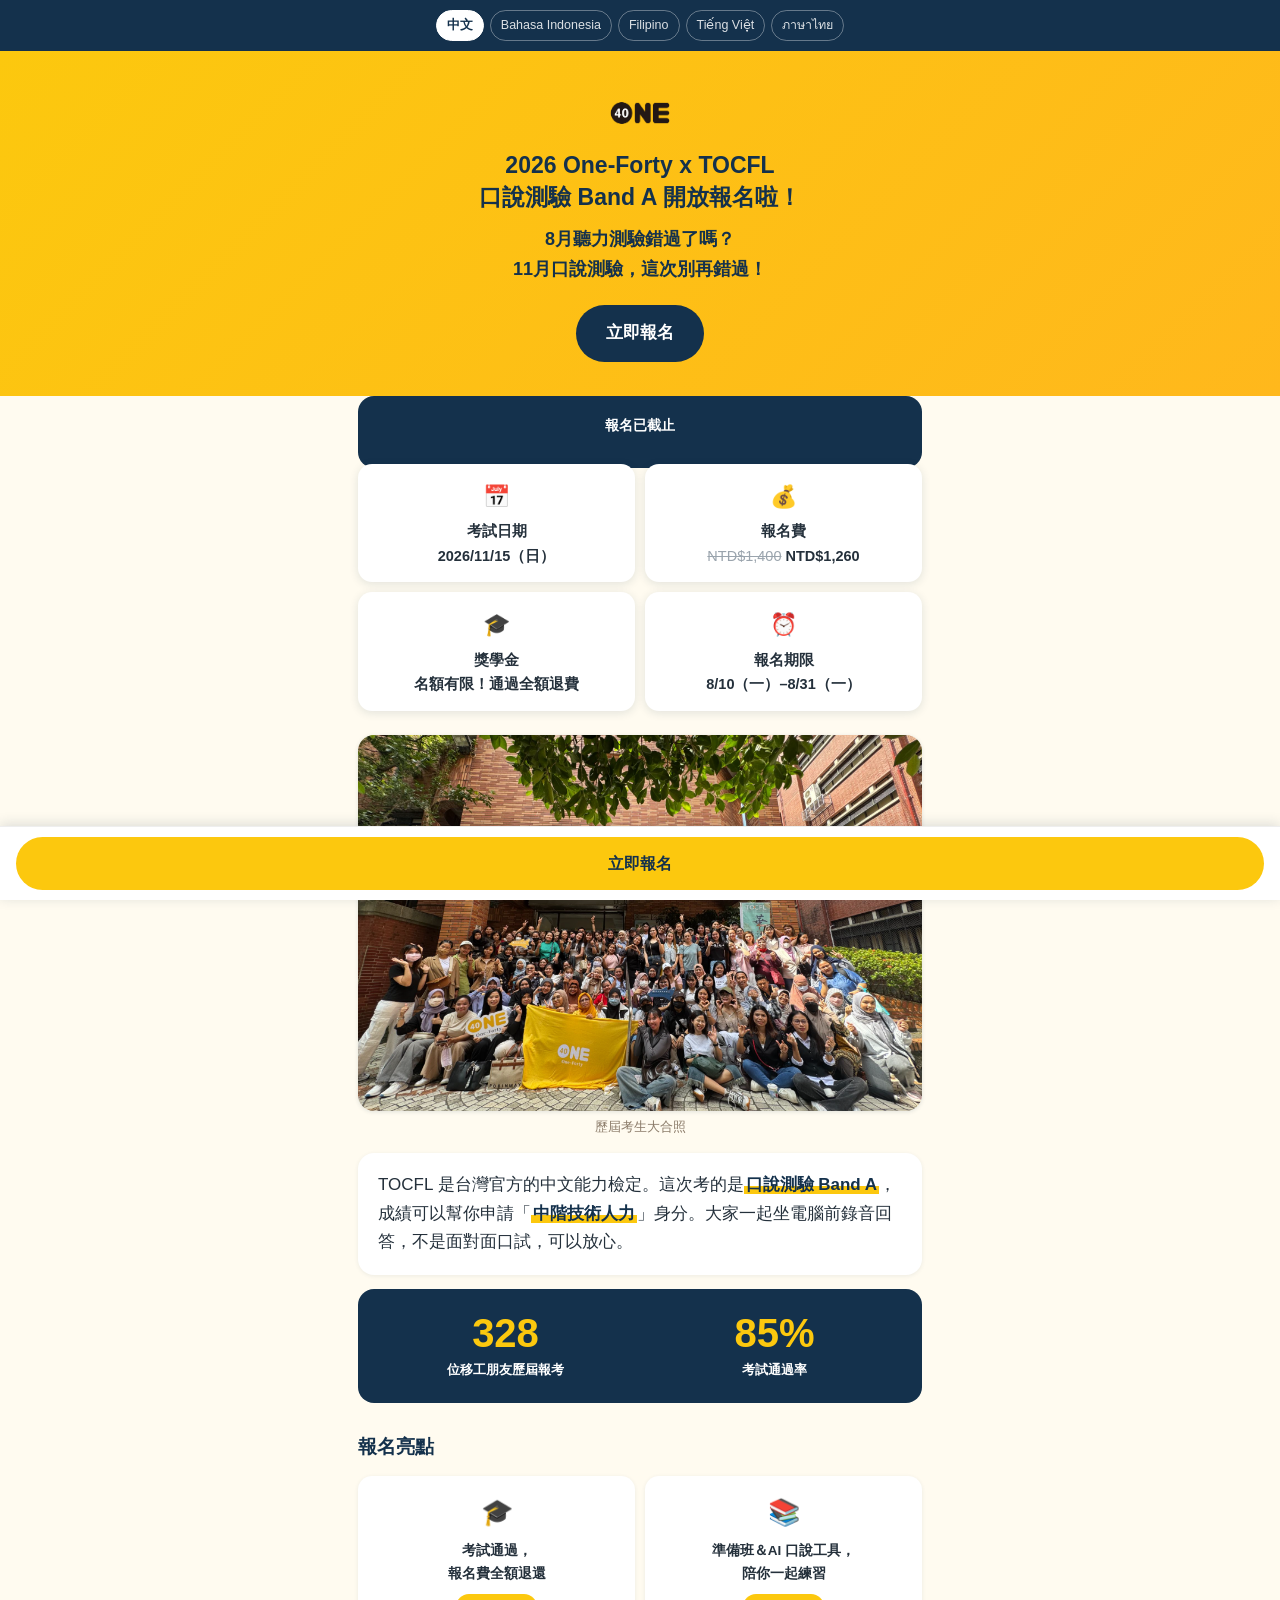
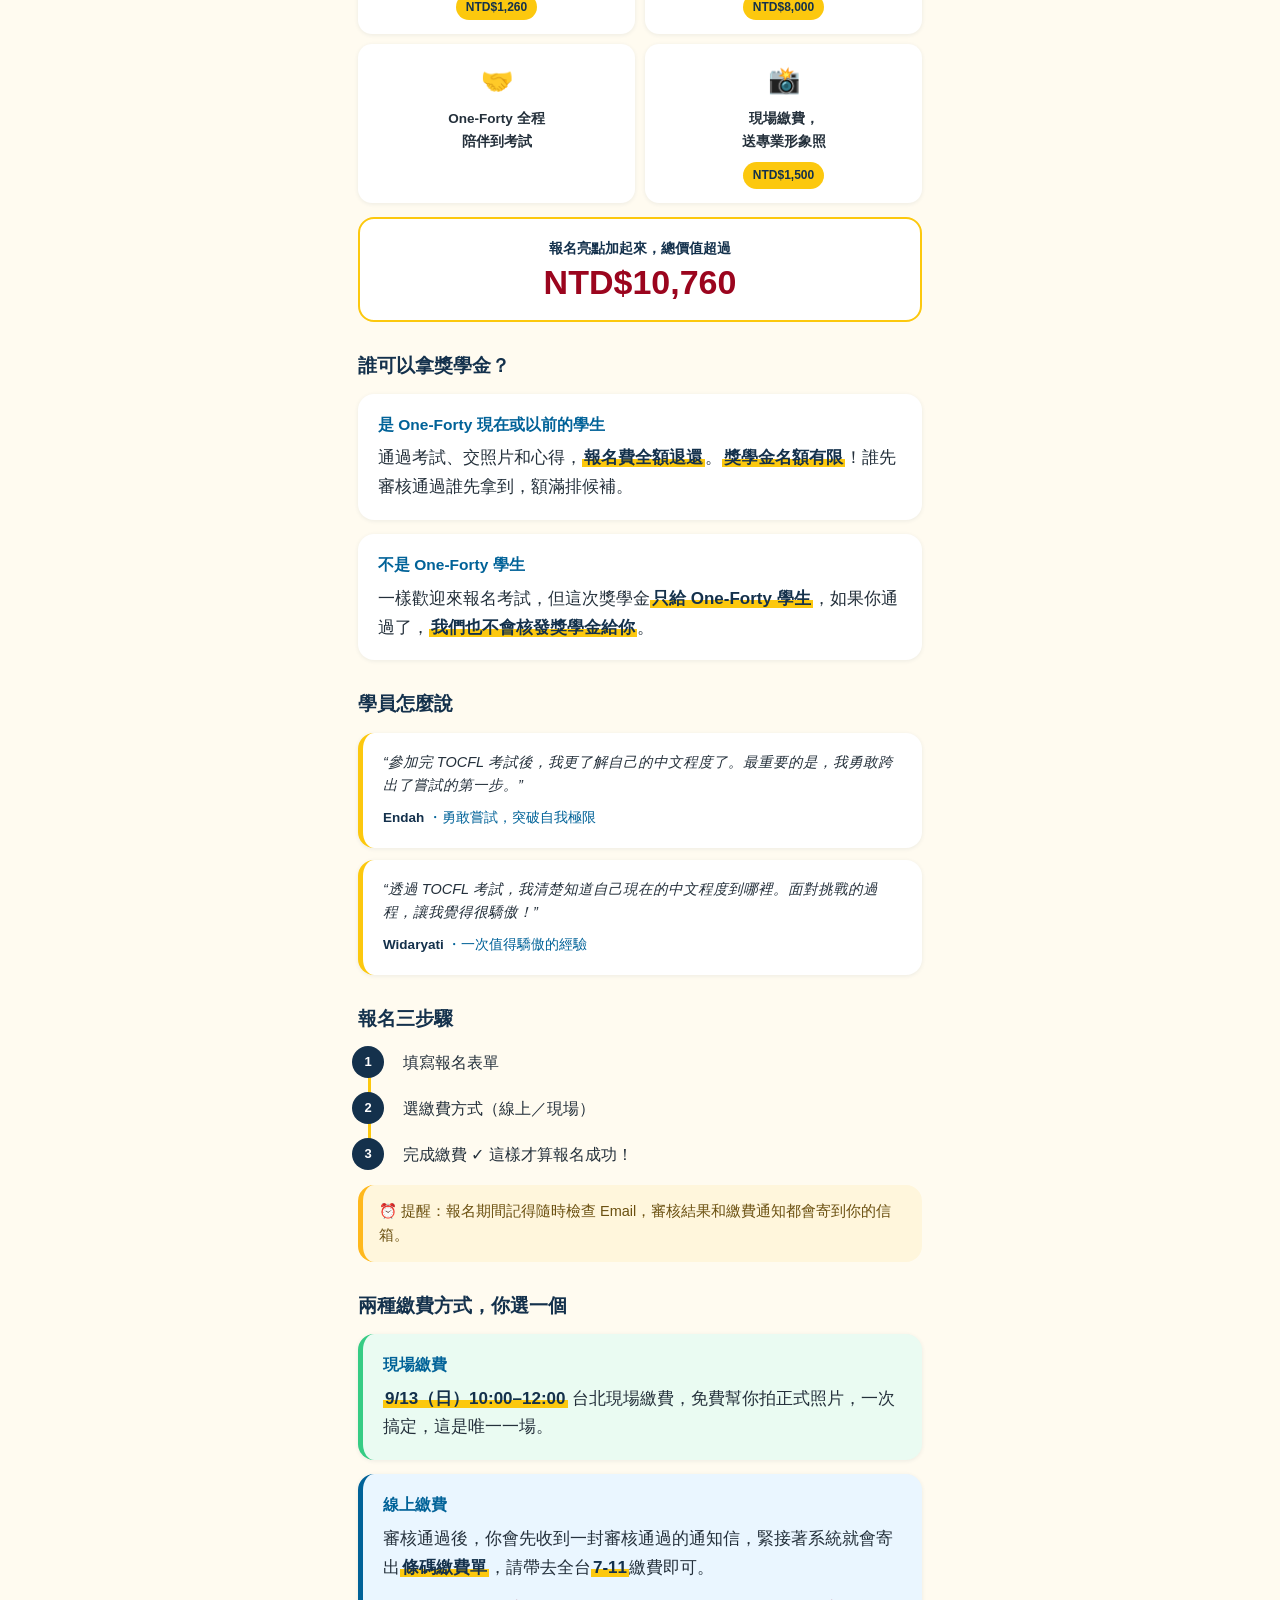
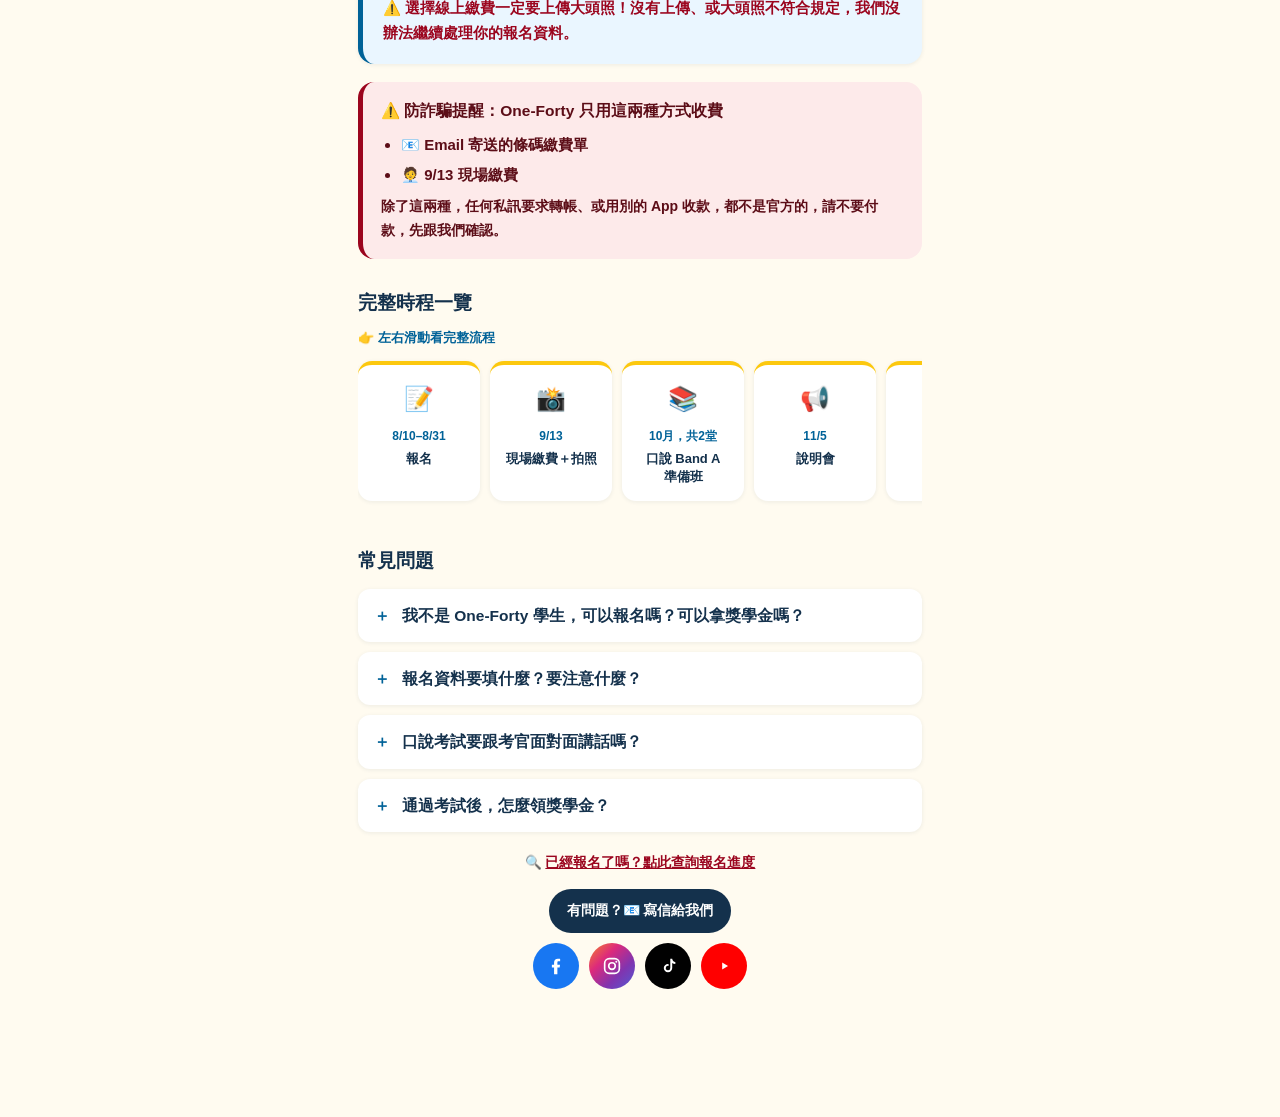
==== commit 6e5388bc: "Add files via upload" ====
--- a/index.html
+++ b/index.html
@@ -96,20 +96,20 @@
 <div class="callout">⏰ 提醒：報名期間記得隨時檢查 Email，審核結果和繳費通知都會寄到你的信箱。</div>
 
 <h2>兩種繳費方式，你選一個</h2>
+<div class="card pay-onsite">
+<h3>現場繳費</h3>
+<p><span class="hl">9/13（日）10:00–12:00</span> 台北現場繳費，免費幫你拍正式照片，一次搞定，這是唯一一場。</p>
+</div>
 <div class="card pay-online">
 <h3>線上繳費</h3>
-<p>審核通過後，你會先收到一封審核通過的通知信，緊接著系統就會寄出<span class="hl">ibon 條碼繳費單</span>，請帶去全台<span class="hl">7-11</span>繳費即可。</p>
+<p>審核通過後，你會先收到一封審核通過的通知信，緊接著系統就會寄出<span class="hl">條碼繳費單</span>，請帶去全台<span class="hl">7-11</span>繳費即可。</p>
 <p class="note">⚠️ 選擇線上繳費一定要上傳大頭照！沒有上傳、或大頭照不符合規定，我們沒辦法繼續處理你的報名資料。</p>
-</div>
-<div class="card pay-onsite">
-<h3>現場繳費</h3>
-<p><span class="hl">9/13（日）11:00–13:00</span> 台北現場繳費，免費幫你拍正式照片，一次搞定，這是唯一一場。</p>
 </div>
 
 
 <div class="warning">
 <p class="warning-title">⚠️ 防詐騙提醒：One-Forty 只用這兩種方式收費</p>
-<ul><li>📧 Email 寄送的 ibon 條碼繳費單</li>
+<ul><li>📧 Email 寄送的條碼繳費單</li>
 <li>🧑‍💼 9/13 現場繳費</li></ul>
 <p class="warning-foot">除了這兩種，任何私訊要求轉帳、或用別的 App 收款，都不是官方的，請不要付款，先跟我們確認。</p>
 </div>
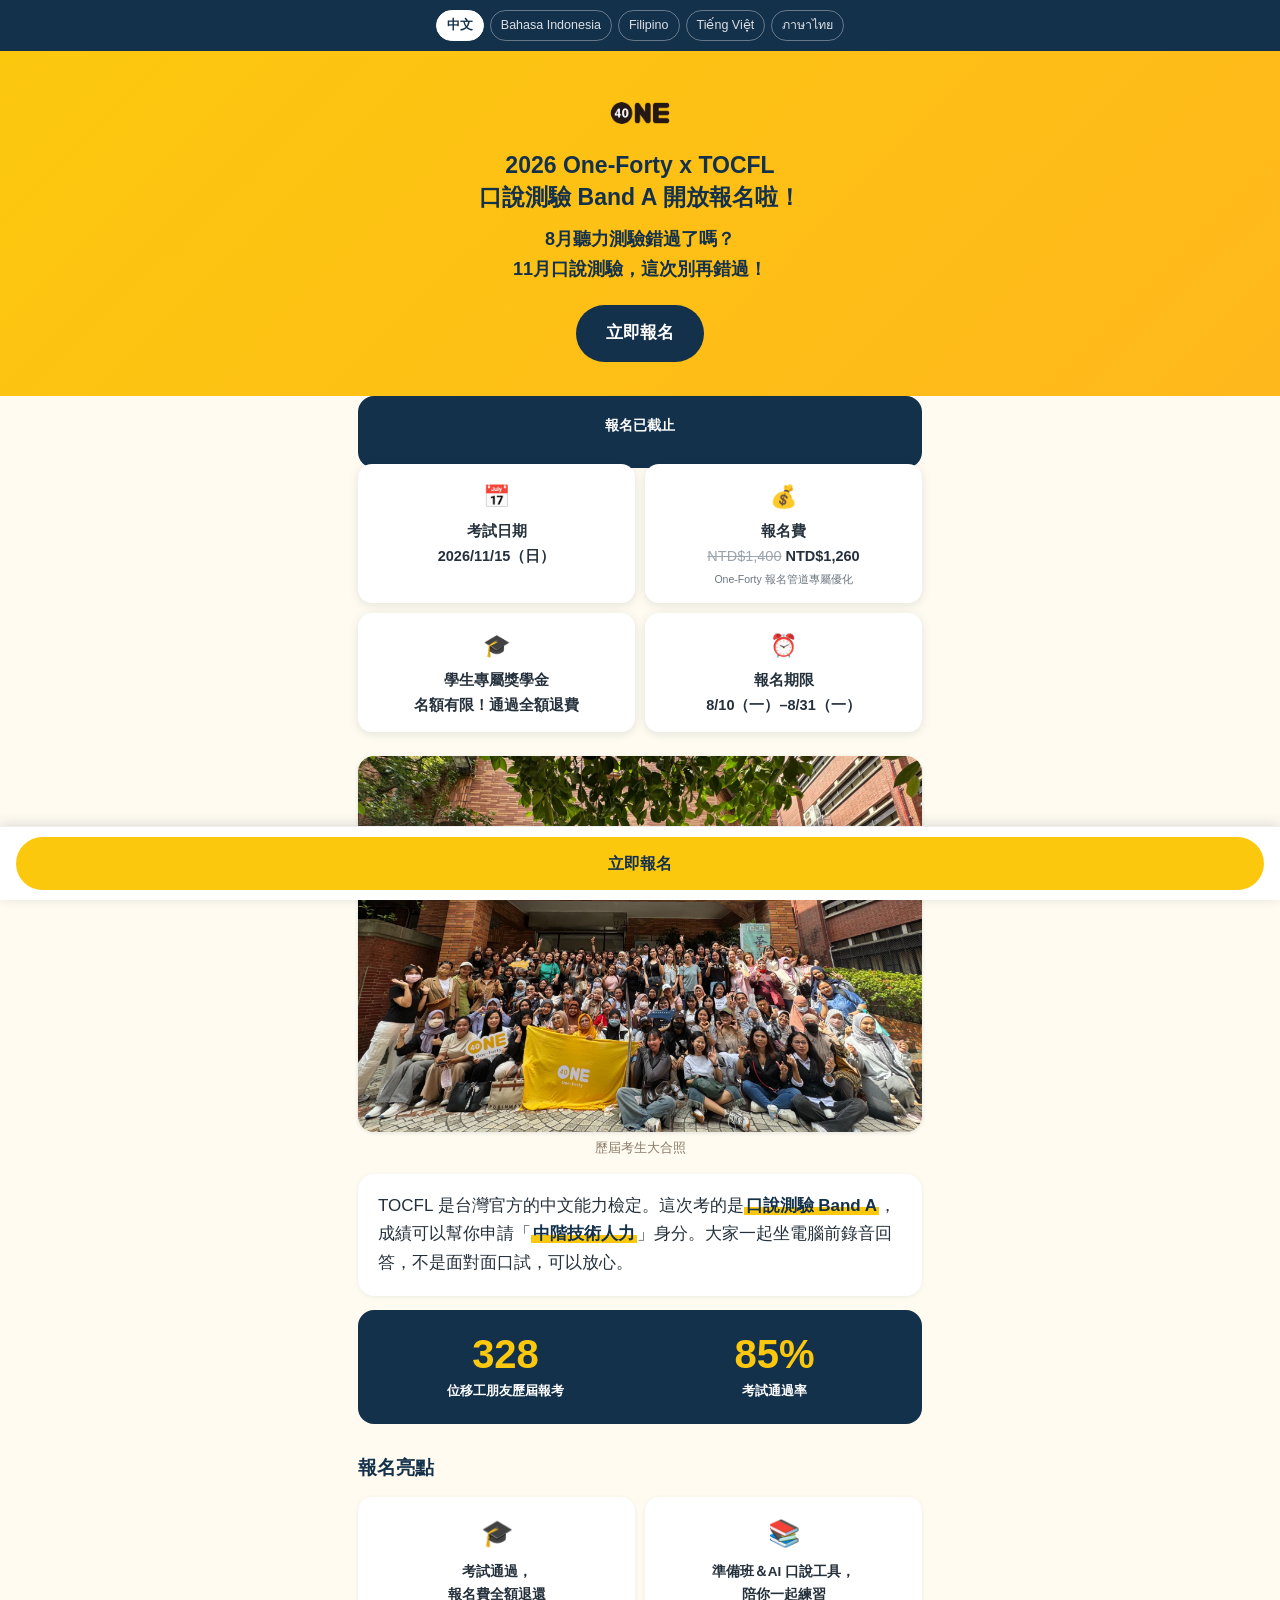
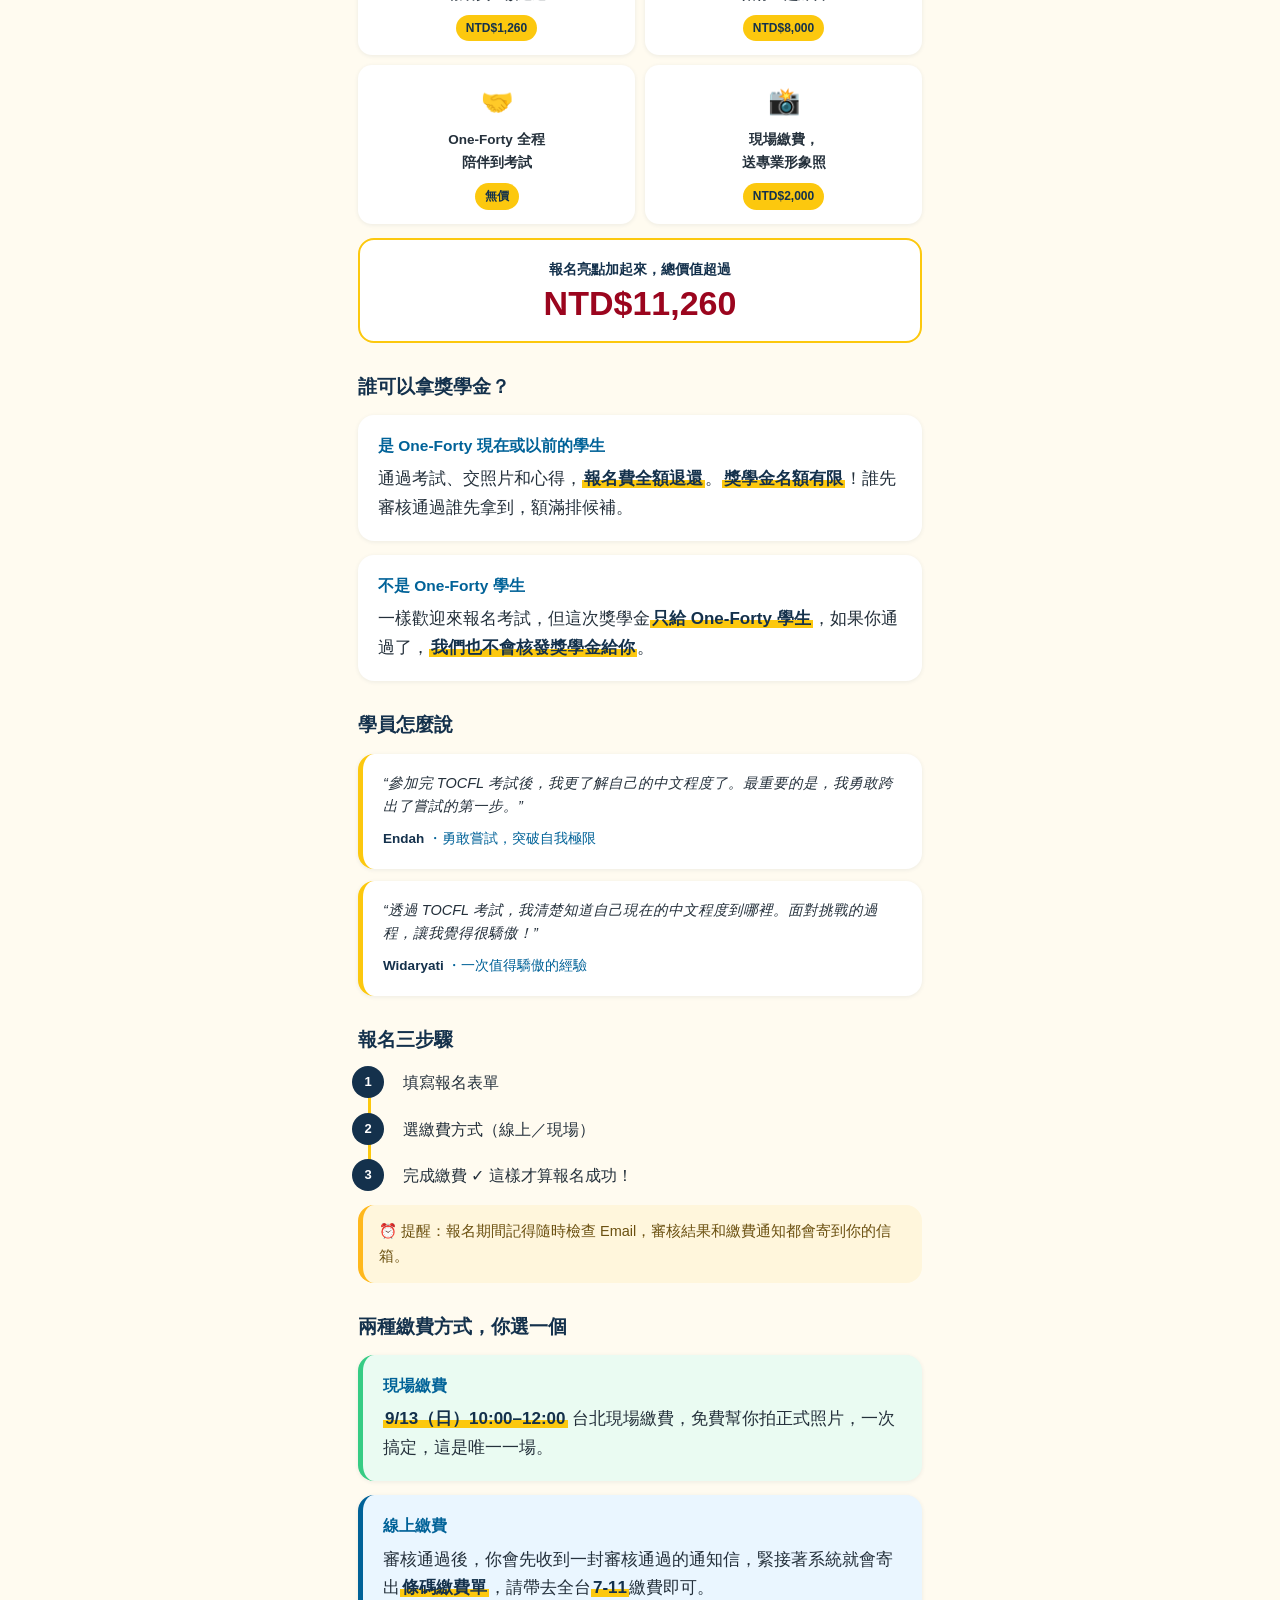
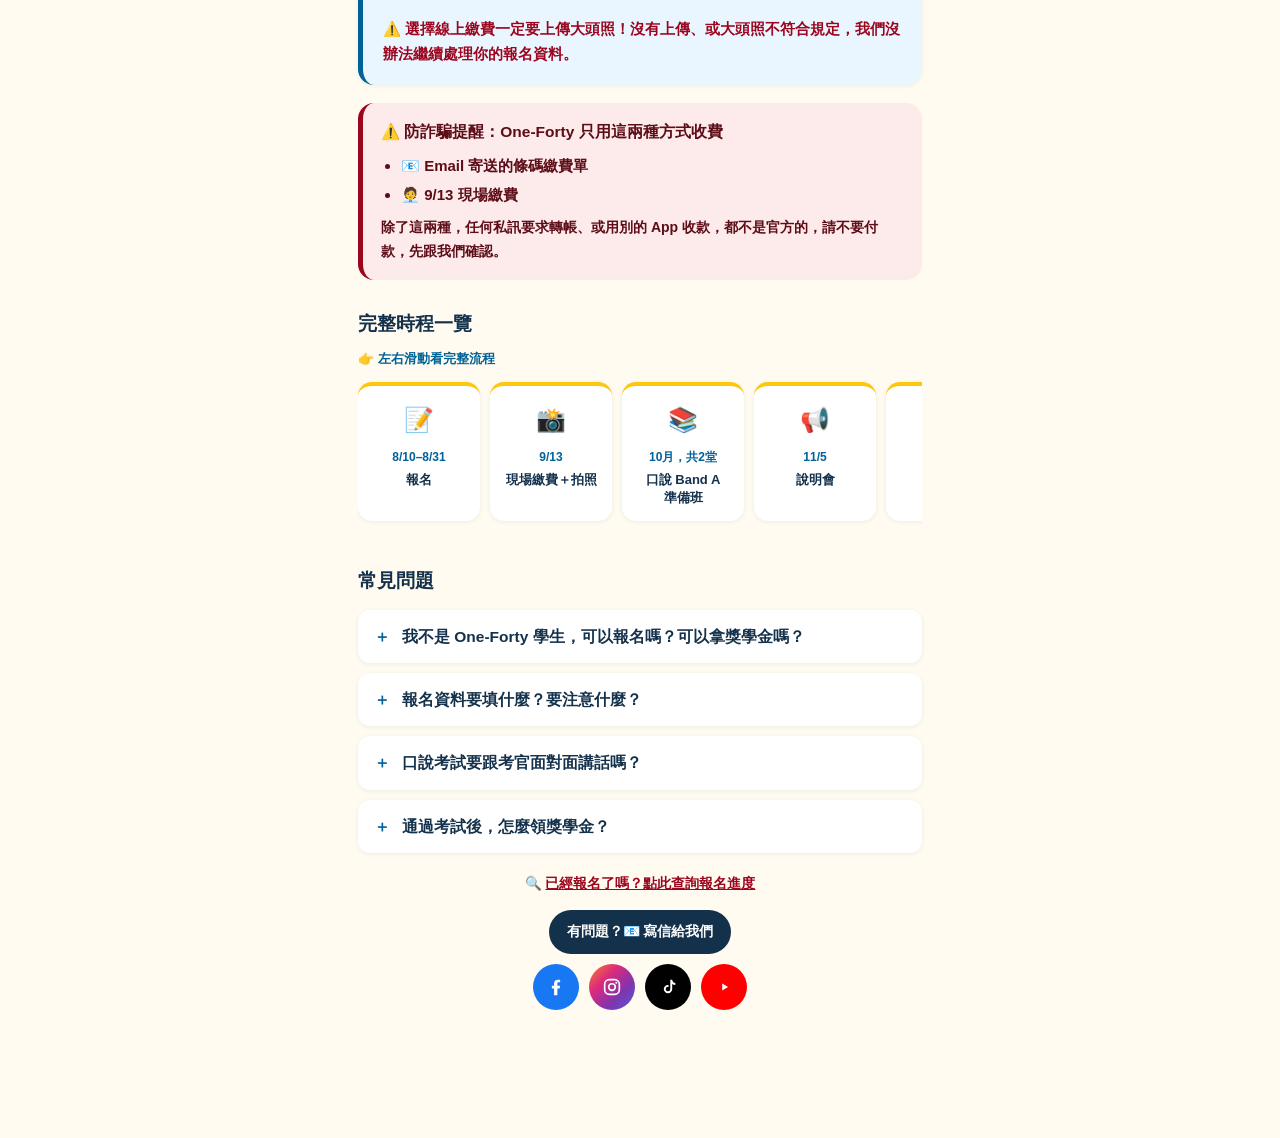
==== commit 2c5a2371: "Add files via upload" ====
--- a/index.html
+++ b/index.html
@@ -38,8 +38,8 @@
 
 <div class="stats">
   <div class="stat"><span class="emoji">📅</span>考試日期<br>2026/11/15（日）</div>
-  <div class="stat"><span class="emoji">💰</span>報名費<br><span class="old-price">NTD$1,400</span>NTD$1,260</div>
-  <div class="stat"><span class="emoji">🎓</span>獎學金<br>名額有限！通過全額退費</div>
+  <div class="stat"><span class="emoji">💰</span>報名費<br><span class="old-price">NTD$1,400</span>NTD$1,260<span class="sub">One-Forty 報名管道專屬優化</span></div>
+  <div class="stat"><span class="emoji">🎓</span>學生專屬獎學金<br>名額有限！通過全額退費</div>
   <div class="stat"><span class="emoji">⏰</span>報名期限<br>8/10（一）–8/31（一）</div>
 </div>
 
@@ -60,14 +60,14 @@
 <div class="hl-grid">
 <div class="hl-card"><span class="hl-emoji">🎓</span><p>考試通過，<br>報名費全額退還</p><span class="hl-value">NTD$1,260</span></div>
 <div class="hl-card"><span class="hl-emoji">📚</span><p>準備班＆AI 口說工具，<br>陪你一起練習</p><span class="hl-value">NTD$8,000</span></div>
-<div class="hl-card"><span class="hl-emoji">🤝</span><p>One-Forty 全程<br>陪伴到考試</p></div>
-<div class="hl-card"><span class="hl-emoji">📸</span><p>現場繳費，<br>送專業形象照</p><span class="hl-value">NTD$1,500</span></div>
+<div class="hl-card"><span class="hl-emoji">🤝</span><p>One-Forty 全程<br>陪伴到考試</p><span class="hl-value">無價</span></div>
+<div class="hl-card"><span class="hl-emoji">📸</span><p>現場繳費，<br>送專業形象照</p><span class="hl-value">NTD$2,000</span></div>
 </div>
 
 
 <div class="hl-total">
   <span class="ht-label">報名亮點加起來，總價值超過</span>
-  <span class="ht-number">NTD$10,760</span>
+  <span class="ht-number">NTD$11,260</span>
 </div>
 
 
--- a/style.css
+++ b/style.css
@@ -117,6 +117,7 @@
 }
 .stat .emoji { font-size: 22px; display: block; margin-bottom: 4px; }
 .stat .old-price { text-decoration: line-through; color: #9aa4ad; font-weight: 500; margin-right: 4px; }
+.stat .sub { display: block; font-size: 10.5px; font-weight: 500; color: #6b7680; margin-top: 3px; }
 
 h2 { font-size: 19px; color: var(--of-reflection); margin: 28px 0 12px; }
 p { margin: 0 0 14px; }
